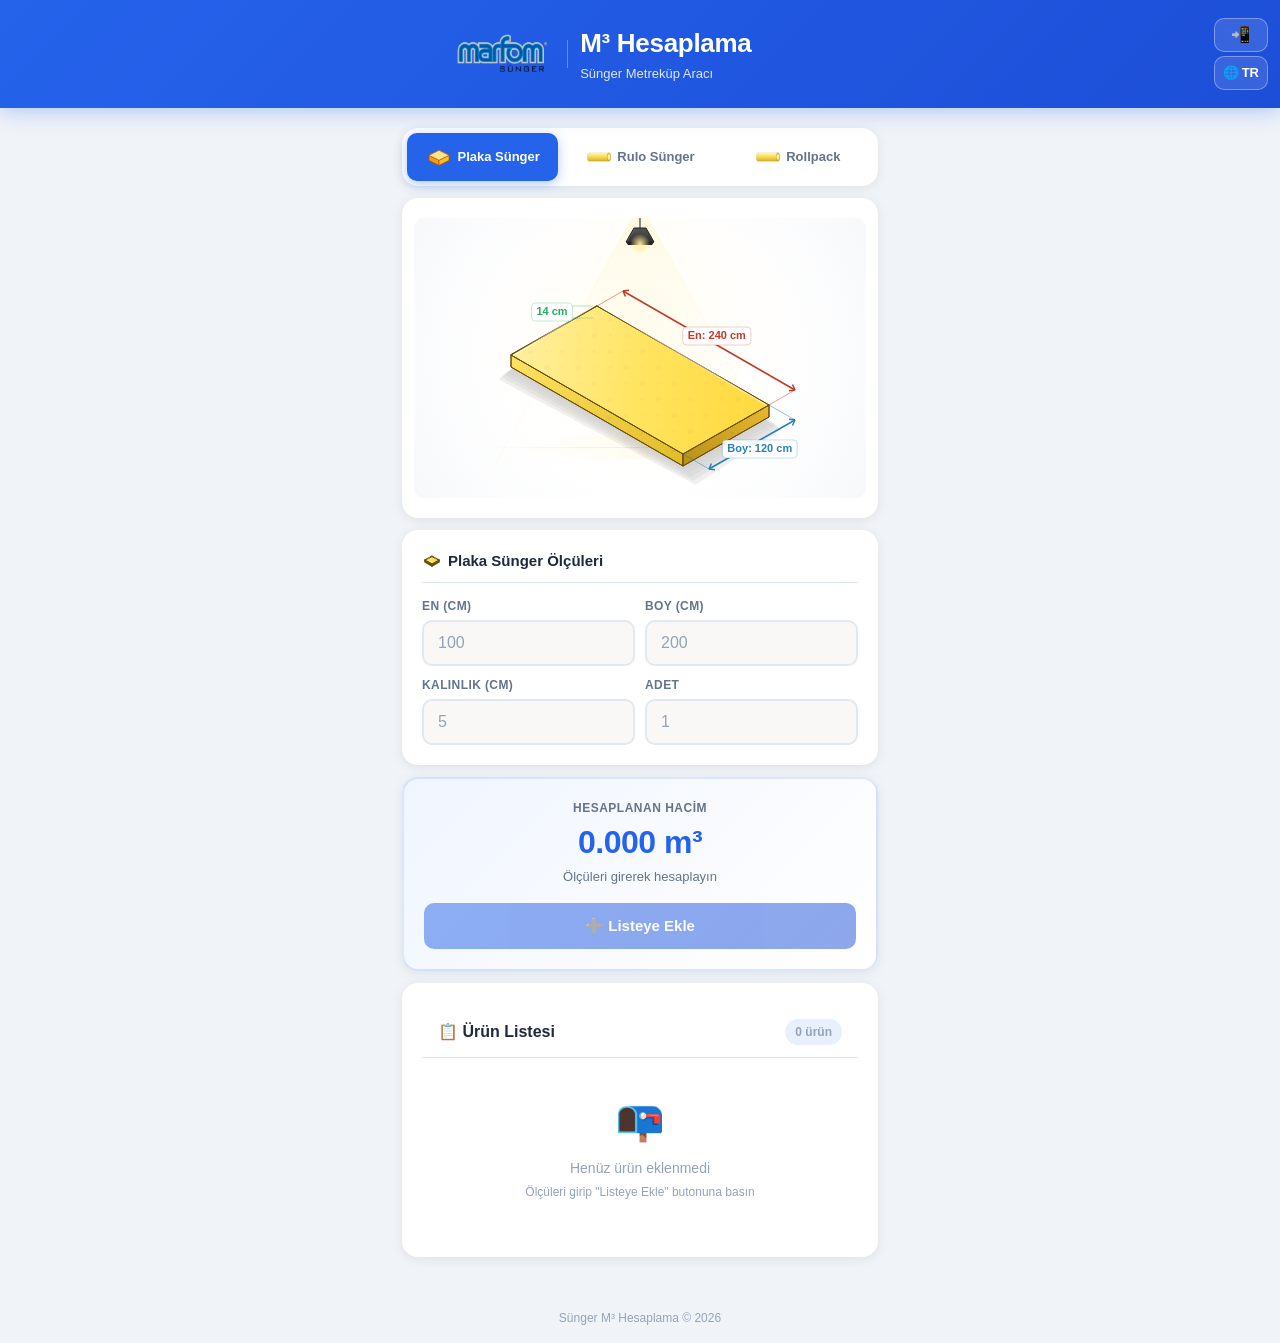
==== index.html @ 31b30630 "Initial commit - Sunger M3 Hesaplama" ====
<!DOCTYPE html>
<html lang="tr">
<head>
    <meta charset="UTF-8">
    <meta name="viewport" content="width=device-width, initial-scale=1.0, maximum-scale=1.0, user-scalable=no">
    <meta name="apple-mobile-web-app-capable" content="yes">
    <meta name="apple-mobile-web-app-status-bar-style" content="black-translucent">
    <meta name="apple-mobile-web-app-title" content="Marfom M³">
    <meta name="theme-color" content="#2563eb">
    <meta name="description" content="Plaka ve Rulo Sünger Metreküp Hesaplama Aracı">
    <title>Sünger M³ Hesaplama</title>
    <link rel="manifest" href="manifest.json">
    <link rel="icon" type="image/png" sizes="192x192" href="icon-192x192.png">
    <link rel="apple-touch-icon" sizes="180x180" href="apple-touch-icon.png">
    <link rel="stylesheet" href="style.css?v=20260217f">
</head>
<body>

    <!-- Bildirim Toast -->
    <div id="toast" class="toast-banner"></div>

    <!-- Header -->
    <header class="app-header">
        <div class="header-content">
            <div class="logo-shine-wrap">
                <img src="marfom_logo.png" alt="Marfom" class="header-logo">
                <div class="logo-shine"></div>
            </div>
            <div class="header-divider"></div>
            <div>
                <h1 data-i18n="headerTitle">M³ Hesaplama</h1>
                <p data-i18n="headerSubtitle">Sünger Metreküp Aracı</p>
            </div>
        </div>
        <div class="header-right-actions">
            <!-- Kurulum Rehberi -->
            <button class="install-guide-btn" id="btn-install-guide" title="Ana Ekrana Ekle">
                📲
            </button>
            <!-- Dil Seçici -->
            <div class="lang-selector" id="lang-selector">
                <button class="lang-btn" id="btn-lang" title="Dil / Language / Sprache">
                    🌐 <span id="lang-label">TR</span>
                </button>
                <div class="lang-dropdown" id="lang-dropdown">
                    <button class="lang-option active" data-lang="tr">🇹🇷 Türkçe</button>
                    <button class="lang-option" data-lang="en">🇬🇧 English</button>
                    <button class="lang-option" data-lang="de">🇩🇪 Deutsch</button>
                    <button class="lang-option" data-lang="es">🇪🇸 Español</button>
                </div>
            </div>
        </div>
    </header>

    <main>
        <!-- Tab Bar -->
        <div class="tab-bar">
            <button class="tab active" data-tab="plaka" id="tab-plaka">
                <svg class="tab-icon" viewBox="0 0 32 24" width="28" height="20">
                    <defs>
                        <linearGradient id="plakaGrad" x1="0%" y1="0%" x2="100%" y2="100%">
                            <stop offset="0%" stop-color="#fde68a"/>
                            <stop offset="100%" stop-color="#f59e0b"/>
                        </linearGradient>
                    </defs>
                    <!-- Plaka sünger - 3D kutu -->
                    <polygon points="4,16 16,22 28,16 28,10 16,4 4,10" fill="url(#plakaGrad)" stroke="#b45309" stroke-width="0.8"/>
                    <polygon points="4,10 16,16 16,22 4,16" fill="#f59e0b" stroke="#b45309" stroke-width="0.8"/>
                    <polygon points="16,16 28,10 28,16 16,22" fill="#fbbf24" stroke="#b45309" stroke-width="0.8"/>
                    <polygon points="4,10 16,4 28,10 16,16" fill="#fde68a" stroke="#b45309" stroke-width="0.8"/>
                    <!-- Sünger doku noktaları -->
                    <circle cx="10" cy="11" r="0.6" fill="#d97706" opacity="0.4"/>
                    <circle cx="16" cy="9" r="0.5" fill="#d97706" opacity="0.4"/>
                    <circle cx="22" cy="11" r="0.6" fill="#d97706" opacity="0.4"/>
                    <circle cx="13" cy="13" r="0.5" fill="#d97706" opacity="0.3"/>
                    <circle cx="19" cy="13" r="0.5" fill="#d97706" opacity="0.3"/>
                </svg>
                <span data-i18n="tabPlaka">Plaka Sünger</span>
            </button>
            <button class="tab" data-tab="rulo" id="tab-rulo">
                <canvas class="tab-icon" id="tab-rulo-canvas" width="28" height="20"></canvas>
                <span data-i18n="tabRulo">Rulo Sünger</span>
            </button>
            <button class="tab" data-tab="rollpack" id="tab-rollpack">
                <canvas class="tab-icon" id="tab-rollpack-canvas" width="28" height="20"></canvas>
                <span data-i18n="tabRollpack">Rollpack</span>
            </button>
        </div>

        <!-- 3D Preview -->
        <div class="card preview-card">
            <canvas id="preview3d"></canvas>
        </div>

        <!-- Plaka Sünger Inputs -->
        <div id="plaka-inputs" class="card input-card">
            <h3 class="card-title">
                <span class="card-title-icon"><canvas id="plaka-input-icon"></canvas></span>
                <span data-i18n="plakaTitle">Plaka Sünger Ölçüleri</span>
            </h3>
            <div class="input-row">
                <div class="input-group">
                    <label for="plaka-en" data-i18n="labelEn">En (cm)</label>
                    <input type="number" inputmode="decimal" id="plaka-en" placeholder="100" min="0" step="any">
                </div>
                <div class="input-group">
                    <label for="plaka-boy" data-i18n="labelBoy">Boy (cm)</label>
                    <input type="number" inputmode="decimal" id="plaka-boy" placeholder="200" min="0" step="any">
                </div>
            </div>
            <div class="input-row">
                <div class="input-group">
                    <label for="plaka-kalinlik" data-i18n="labelKalinlik">Kalınlık (cm)</label>
                    <input type="number" inputmode="decimal" id="plaka-kalinlik" placeholder="5" min="0" step="any">
                </div>
                <div class="input-group">
                    <label for="plaka-adet" data-i18n="labelAdet">Adet</label>
                    <input type="number" inputmode="numeric" id="plaka-adet" placeholder="1" min="1" step="1">
                </div>
            </div>
        </div>

        <!-- Rulo Sünger Inputs -->
        <div id="rulo-inputs" class="card input-card hidden">
            <h3 class="card-title">
                <span class="card-title-icon"><canvas id="rulo-input-icon"></canvas></span>
                <span data-i18n="ruloTitle">Rulo Sünger Ölçüleri</span>
            </h3>
            <div class="input-row">
                <div class="input-group">
                    <label for="rulo-en" data-i18n="labelEn">En (cm)</label>
                    <input type="number" inputmode="decimal" id="rulo-en" placeholder="100" min="5" max="220" step="any">
                    <span class="input-warning" id="rulo-en-warning"></span>
                </div>
                <div class="input-group">
                    <label for="rulo-kalinlik" data-i18n="labelKalinlik">Kalınlık (cm)</label>
                    <input type="number" inputmode="decimal" id="rulo-kalinlik" placeholder="2" min="0" step="any">
                </div>
            </div>
            <div class="input-row">
                <div class="input-group">
                    <label for="rulo-boyu" data-i18n="labelRuloBoyu">Rulo Boyu (m)</label>
                    <input type="number" inputmode="decimal" id="rulo-boyu" placeholder="100" min="0" step="any">
                </div>
                <div class="input-group">
                    <label for="rulo-adet" data-i18n="labelAdet">Adet</label>
                    <input type="number" inputmode="numeric" id="rulo-adet" placeholder="1" min="1" step="1">
                </div>
            </div>
            <div class="input-row">
                <div class="input-group" style="flex:1">
                    <label for="rulo-vakum" data-i18n="labelVakum">Vakum (%)</label>
                    <input type="number" inputmode="decimal" id="rulo-vakum" placeholder="0" min="0" max="99" step="any" value="0">
                </div>
                <div class="input-group" style="flex:1">
                    <div id="vakum-info" style="font-size:12px; color:#64748b; padding-top:22px;">Vakumlu çap: —</div>
                </div>
            </div>
        </div>

        <!-- Rollpack Inputs -->
        <div id="rollpack-inputs" class="card input-card hidden">
            <h3 class="card-title">
                <span class="card-title-icon"><canvas id="rollpack-input-icon"></canvas></span>
                <span data-i18n="rollpackTitle">Rollpack Ölçüleri</span>
            </h3>
            <div class="input-row">
                <div class="input-group">
                    <label for="rollpack-en" data-i18n="labelEn">En (cm)</label>
                    <input type="number" inputmode="decimal" id="rollpack-en" placeholder="100" min="5" max="220" step="any">
                    <span class="input-warning" id="rollpack-en-warning"></span>
                </div>
                <div class="input-group">
                    <label for="rollpack-cap" data-i18n="labelCap">Çap (cm)</label>
                    <input type="number" inputmode="decimal" id="rollpack-cap" placeholder="20" min="0" step="any">
                </div>
            </div>
            <div class="input-row">
                <div class="input-group">
                    <label for="rollpack-paket-adet" data-i18n="labelPaketAdeti">Paket Adeti</label>
                    <input type="number" inputmode="numeric" id="rollpack-paket-adet" placeholder="1" min="1" step="1">
                </div>
            </div>

            <!-- Ürün Ölçüleri -->
            <h3 class="card-title" style="margin-top:16px; font-size:14px;">
                <span data-i18n="rollpackProductTitle">📦 Ürün Ölçüleri</span>
            </h3>
            <div class="input-row">
                <div class="input-group">
                    <label for="rollpack-urun-en" data-i18n="labelUrunEn">Ürün En (cm)</label>
                    <input type="number" inputmode="decimal" id="rollpack-urun-en" placeholder="0" min="0" step="any">
                </div>
                <div class="input-group">
                    <label for="rollpack-urun-boy" data-i18n="labelUrunBoy">Ürün Boy (cm)</label>
                    <input type="number" inputmode="decimal" id="rollpack-urun-boy" placeholder="0" min="0" step="any">
                </div>
            </div>
            <div class="input-row">
                <div class="input-group">
                    <label for="rollpack-urun-yukseklik" data-i18n="labelUrunYukseklik">Ürün Yükseklik (cm)</label>
                    <input type="number" inputmode="decimal" id="rollpack-urun-yukseklik" placeholder="0" min="0" step="any">
                </div>
                <div class="input-group">
                    <label for="rollpack-urun-adet" data-i18n="labelUrunAdet">Ürün Adet</label>
                    <input type="number" inputmode="numeric" id="rollpack-urun-adet" placeholder="1" min="1" step="1">
                </div>
            </div>

        </div>

        <!-- Result -->
        <div class="card result-card">
            <div class="result-label" data-i18n="resultLabel">Hesaplanan Hacim</div>
            <div class="result-value" id="result">0.000 m³</div>
            <div class="result-detail" id="result-detail" data-i18n="resultHint">Ölçüleri girerek hesaplayın</div>
            <div class="edit-btn-row">
                <button class="btn btn-primary" id="btn-add" disabled>
                    <span data-i18n="btnAdd">➕ Listeye Ekle</span>
                </button>
                <button id="btn-cancel-edit" style="display:none;"><span data-i18n="btnCancel">✖ İptal</span></button>
            </div>
        </div>

        <!-- List -->
        <div class="card list-card">
            <div class="list-header">
                <h2 data-i18n="listTitle">📋 Ürün Listesi</h2>
                <span class="item-count" id="item-count">0 ürün</span>
            </div>
            <div id="item-list" class="item-list">
                <div class="empty-list" id="empty-list">
                    <span class="empty-icon">📭</span>
                    <p data-i18n="emptyList">Henüz ürün eklenmedi</p>
                    <p class="empty-hint" data-i18n="emptyHint">Ölçüleri girip "Listeye Ekle" butonuna basın</p>
                </div>
            </div>
            <div class="list-footer" id="list-footer">
                <div class="total-bar">
                    <div class="total-info">
                        <span id="total-summary">0 kalem | 0 adet</span>
                    </div>
                    <div class="total-volume">
                        <span class="total-label" data-i18n="totalLabel">TOPLAM</span>
                        <span class="total-value" id="total-volume">0.000 m³</span>
                    </div>
                </div>
                <div class="type-totals" id="type-totals" style="display:none;">
                    <div class="type-total-row">
                        <span class="type-total-label">
                            <span class="type-total-icon"><canvas id="plaka-total-icon"></canvas></span>
                            <span data-i18n="plakaToplam">Plaka Toplam</span>
                        </span>
                        <span class="type-total-value" id="plaka-total">0.000 m³</span>
                    </div>
                    <div class="type-total-row">
                        <span class="type-total-label">
                            <span class="type-total-icon"><canvas id="rulo-total-icon"></canvas></span>
                            <span data-i18n="ruloToplam">Rulo Toplam</span>
                        </span>
                        <span class="type-total-value" id="rulo-total">0.000 m³</span>
                    </div>
                </div>
                <div class="list-actions">
                    <button class="btn btn-secondary" id="btn-share" title="Listeyi Paylaş">
                        <span data-i18n="btnShare">📤 Paylaş</span>
                    </button>
                    <button class="btn btn-container" id="btn-container" title="Konteyner Yükleme">
                        <span data-i18n="btnContainer">🚛 Konteyner</span>
                    </button>
                    <button class="btn btn-danger" id="btn-clear" title="Listeyi Temizle">
                        <span data-i18n="btnClear">🗑️ Temizle</span>
                    </button>
                </div>
            </div>
        </div>
    </main>

    <!-- Kurulum Rehberi Modal -->
    <div id="install-guide-overlay" class="install-guide-overlay">
        <div class="install-guide-modal">
            <div class="guide-header">
                <h2>📲 Ana Ekrana Ekle</h2>
                <button class="guide-close-btn" id="guide-close">✕</button>
            </div>
            <div class="guide-tabs">
                <button class="guide-tab active" data-guide="android"><svg width="18" height="18" viewBox="0 0 24 24" fill="currentColor" style="vertical-align:middle;margin-right:4px;"><path d="M17.523 2.237a.625.625 0 0 0-.853.226l-1.005 1.74a6.834 6.834 0 0 0-7.33 0L7.33 2.463a.625.625 0 1 0-1.08.627l.985 1.707A6.964 6.964 0 0 0 4 10.5h16a6.964 6.964 0 0 0-3.235-5.703l.985-1.707a.625.625 0 0 0-.227-.853ZM8.5 8a.75.75 0 1 1 0-1.5.75.75 0 0 1 0 1.5Zm7 0a.75.75 0 1 1 0-1.5.75.75 0 0 1 0 1.5ZM4 12v6a3 3 0 0 0 3 3h1v2.25a1.25 1.25 0 1 0 2.5 0V21h3v2.25a1.25 1.25 0 1 0 2.5 0V21h1a3 3 0 0 0 3-3v-6H4Zm-2.75.5a1.25 1.25 0 1 1 2.5 0v5a1.25 1.25 0 1 1-2.5 0v-5Zm19 0a1.25 1.25 0 1 1 2.5 0v5a1.25 1.25 0 1 1-2.5 0v-5Z"/></svg> Android</button>
                <button class="guide-tab" data-guide="iphone"><svg width="18" height="18" viewBox="0 0 24 24" fill="currentColor" style="vertical-align:middle;margin-right:4px;"><path d="M18.71 19.5c-.83 1.24-1.71 2.45-3.05 2.47-1.34.03-1.77-.79-3.29-.79-1.53 0-2 .77-3.27.82-1.31.05-2.3-1.32-3.14-2.53C4.25 17 2.94 12.45 4.7 9.39c.87-1.52 2.43-2.48 4.12-2.51 1.28-.02 2.5.87 3.29.87.78 0 2.26-1.07 3.8-.91.65.03 2.47.26 3.64 1.98-.09.06-2.17 1.28-2.15 3.81.03 3.02 2.65 4.03 2.68 4.04-.03.07-.42 1.44-1.38 2.83M13 3.5c.73-.83 1.94-1.46 2.94-1.5.13 1.17-.34 2.35-1.04 3.19-.69.85-1.83 1.51-2.95 1.42-.15-1.15.41-2.35 1.05-3.11Z"/></svg> iPhone</button>
            </div>
            <div class="guide-content">
                <!-- Android Steps -->
                <div class="guide-panel active" id="guide-android">
                    <div class="guide-step">
                        <div class="guide-step-num">1</div>
                        <div class="guide-step-body">
                            <h4>Tarayıcı menüsünü açın</h4>
                            <p>Chrome'da sağ üstteki <b>⋮ üç nokta</b> butonuna tıklayın.</p>
                            <div class="guide-visual">
                                <div class="guide-mock-bar">
                                    <span>🔒</span>
                                    <span class="guide-mock-url">marfomsnger-m3hesaplama.netlify.app</span>
                                    <span class="guide-highlight-icon">⋮</span>
                                </div>
                            </div>
                        </div>
                    </div>
                    <div class="guide-step">
                        <div class="guide-step-num">2</div>
                        <div class="guide-step-body">
                            <h4>"Ana ekrana ekle" seçin</h4>
                            <p>Açılan menüde <b>"Ana ekrana ekle"</b> seçeneğine tıklayın.</p>
                            <div class="guide-visual">
                                <div class="guide-menu-mock">
                                    <div class="guide-menu-item">⭐ Yer işaretlerine ekle</div>
                                    <div class="guide-menu-item">📥 İndir</div>
                                    <div class="guide-menu-item highlight">📱 Ana ekrana ekle</div>
                                </div>
                            </div>
                        </div>
                    </div>
                    <div class="guide-step">
                        <div class="guide-step-num">3</div>
                        <div class="guide-step-body">
                            <h4>"Ekle" ile onaylayın</h4>
                            <p>Açılan pencerede <b>"Ekle"</b> butonuna basın. Uygulama ana ekranınıza eklenecek!</p>
                            <div class="guide-done-box">✅ Tamamlandı! Artık ana ekrandan tek tıkla açabilirsiniz.</div>
                        </div>
                    </div>
                </div>
                <!-- iPhone Steps -->
                <div class="guide-panel" id="guide-iphone">
                    <div class="guide-step">
                        <div class="guide-step-num">1</div>
                        <div class="guide-step-body">
                            <h4>Safari ile açın</h4>
                            <p>Linki <b>Safari</b> tarayıcısında açın.</p>
                            <div class="guide-warning">⚠️ Chrome değil, <b>Safari</b> ile açmalısınız! Sadece Safari'de bu özellik vardır.</div>
                        </div>
                    </div>
                    <div class="guide-step">
                        <div class="guide-step-num">2</div>
                        <div class="guide-step-body">
                            <h4>Paylaş butonuna tıklayın</h4>
                            <p>Ekranın altındaki <b>paylaş</b> butonuna <span class="guide-share-icon">↑</span> tıklayın.</p>
                            <div class="guide-visual">
                                <div class="guide-mock-bar">
                                    <span>◀</span>
                                    <span class="guide-mock-url">marfomsnger-m3hesaplama.netlify.app</span>
                                    <span class="guide-highlight-icon" style="background:#007aff;">↑</span>
                                </div>
                            </div>
                        </div>
                    </div>
                    <div class="guide-step">
                        <div class="guide-step-num">3</div>
                        <div class="guide-step-body">
                            <h4>"Ana Ekrana Ekle" seçin</h4>
                            <p>Menüde aşağı kaydırıp <b>"Ana Ekrana Ekle"</b> seçeneğini bulun.</p>
                            <div class="guide-visual">
                                <div class="guide-menu-mock">
                                    <div class="guide-menu-item">📋 Kopyala</div>
                                    <div class="guide-menu-item">🔖 Yer İmi Ekle</div>
                                    <div class="guide-menu-item highlight">➕ Ana Ekrana Ekle</div>
                                </div>
                            </div>
                        </div>
                    </div>
                    <div class="guide-step">
                        <div class="guide-step-num">4</div>
                        <div class="guide-step-body">
                            <h4>"Ekle" ile onaylayın</h4>
                            <p>Sağ üstteki <b>"Ekle"</b> yazısına basın.</p>
                            <div class="guide-done-box">✅ Tamamlandı! Artık ana ekrandan tek tıkla açabilirsiniz.</div>
                        </div>
                    </div>
                </div>
            </div>
            <div class="guide-tip">💡 Uygulama internet olmadan da çalışır!</div>
        </div>
    </div>

    <!-- Konteyner Yükleme Modal -->
    <div id="container-overlay" class="container-overlay">
        <div class="container-modal">
            <div class="container-header">
                <h2>🚛 Konteyner Yükleme Simülasyonu</h2>
                <button class="guide-close-btn" id="container-close">✕</button>
            </div>
            <div class="container-body">
                <!-- Konteyner Seçimi -->
                <div class="container-select-section">
                    <label class="container-label">Konteyner Tipi</label>
                    <div class="container-type-grid">
                        <button class="container-type-btn active" data-type="20dc">
                            <canvas class="ct-icon-canvas" data-ctype="20dc" width="120" height="70"></canvas>
                            <span class="ct-name">20' DC</span>
                            <span class="ct-dims">589×234×238</span>
                        </button>
                        <button class="container-type-btn" data-type="40dc">
                            <canvas class="ct-icon-canvas" data-ctype="40dc" width="120" height="70"></canvas>
                            <span class="ct-name">40' DC</span>
                            <span class="ct-dims">1203×234×238</span>
                        </button>
                        <button class="container-type-btn" data-type="40hc">
                            <canvas class="ct-icon-canvas" data-ctype="40hc" width="120" height="70"></canvas>
                            <span class="ct-name">40' HC</span>
                            <span class="ct-dims">1203×234×269</span>
                        </button>
                        <button class="container-type-btn" data-type="custom">
                            <canvas class="ct-icon-canvas" data-ctype="custom" width="120" height="70"></canvas>
                            <span class="ct-name">Özel</span>
                            <span class="ct-dims">Ölçü gir</span>
                        </button>
                    </div>
                    <!-- Özel Ölçü Girişi -->
                    <div class="custom-dims-row hidden" id="custom-dims">
                        <div class="input-group">
                            <label>Uzunluk (cm)</label>
                            <input type="number" id="cnt-uzunluk" placeholder="589" min="1">
                        </div>
                        <div class="input-group">
                            <label>Genişlik (cm)</label>
                            <input type="number" id="cnt-genislik" placeholder="234" min="1">
                        </div>
                        <div class="input-group">
                            <label>Yükseklik (cm)</label>
                            <input type="number" id="cnt-yukseklik" placeholder="238" min="1">
                        </div>
                    </div>
                </div>

                <!-- Hesapla Butonu -->
                <button class="btn btn-primary" id="btn-calc-container" style="margin:12px 0;">
                    📐 Hesapla & Görselleştir
                </button>

                <!-- 3D Görselleştirme -->
                <div class="container-preview-wrap" id="container-preview-wrap" style="display:none;">
                    <canvas id="container3d" style="cursor:grab;"></canvas>
                    <div style="text-align:center; margin-top:6px; display:flex; justify-content:center; gap:6px; align-items:center;">
                        <button id="btn-zoom-out" class="btn-reset-rotate" title="Uzaklaştır">🔍−</button>
                        <button id="btn-reset-rotate" class="btn-reset-rotate" title="Varsayılan açıya dön">🔄 Sıfırla</button>
                        <button id="btn-zoom-in" class="btn-reset-rotate" title="Yakınlaştır">🔍+</button>
                    </div>
                </div>

                <!-- Rapor -->
                <div class="container-report" id="container-report" style="display:none;">
                    <div class="report-title">📊 Yükleme Raporu</div>
                    <div class="report-grid" id="report-grid"></div>
                    <div class="report-layers" id="report-layers"></div>
                    <div class="report-remaining" id="report-remaining"></div>
                    <button class="btn btn-pdf-export" id="btn-pdf-export" style="display:none;">
                        📄 <span data-i18n="pdfExportBtn">PDF Rapor İndir</span>
                    </button>
                </div>
            </div>
        </div>
    </div>

    <!-- Onay Dialog -->
    <div id="confirm-overlay" class="confirm-overlay">
        <div class="confirm-box">
            <div class="confirm-icon">🗑️</div>
            <p class="confirm-title">Listeyi Temizle</p>
            <p class="confirm-msg">Tüm liste silinecek. Emin misiniz?</p>
            <div class="confirm-actions">
                <button class="btn btn-secondary" id="confirm-cancel">İptal</button>
                <button class="btn btn-danger" id="confirm-ok">Evet, Temizle</button>
            </div>
        </div>
    </div>

    <footer>
        <p data-i18n="footer">Sünger M³ Hesaplama © 2026</p>
    </footer>

    <script src="app.js?v=20260217f"></script>
</body>
</html>
---- style.css ----
/* ==========================================
   Sünger M³ Hesaplama - Stil Dosyası
   ========================================== */

/* === CSS Variables === */
:root {
    --primary: #2563eb;
    --primary-dark: #1d4ed8;
    --primary-light: #60a5fa;
    --bg: #f0f4f8;
    --card-bg: #ffffff;
    --text: #1e293b;
    --text-light: #64748b;
    --text-muted: #94a3b8;
    --border: #e2e8f0;
    --success: #00b894;
    --danger: #d63031;
    --danger-light: #fab1a0;
    --shadow: rgba(0, 0, 0, 0.08);
    --shadow-strong: rgba(0, 0, 0, 0.15);
    --radius: 16px;
    --radius-sm: 10px;
    --transition: 0.25s ease;
}

/* === Reset & Base === */
*, *::before, *::after {
    box-sizing: border-box;
    margin: 0;
    padding: 0;
}

html {
    -webkit-text-size-adjust: 100%;
    -webkit-tap-highlight-color: transparent;
}

body {
    font-family: -apple-system, BlinkMacSystemFont, 'Segoe UI', Roboto, 'Helvetica Neue', Arial, sans-serif;
    background: var(--bg);
    color: var(--text);
    line-height: 1.5;
    min-height: 100vh;
    min-height: -webkit-fill-available;
    overflow-x: hidden;
}

/* === Header === */
.app-header {
    background: linear-gradient(135deg, var(--primary), var(--primary-dark));
    color: white;
    padding: 20px 16px;
    padding-top: max(20px, env(safe-area-inset-top));
    position: sticky;
    top: 0;
    z-index: 100;
    box-shadow: 0 4px 20px rgba(37, 99, 235, 0.3);
}

/* Install Guide Button */
.install-guide-btn {
    position: relative;
    right: auto;
    top: auto;
    transform: none;
    width: auto; height: 34px;
    padding: 0 8px;
    border: 1.5px solid rgba(255,255,255,0.35);
    background: rgba(255,255,255,0.12);
    border-radius: 10px;
    font-size: 16px;
    cursor: pointer;
    display: flex; align-items: center; justify-content: center;
    transition: all 0.25s;
    backdrop-filter: blur(4px);
    -webkit-backdrop-filter: blur(4px);
}
.install-guide-btn:hover {
    background: rgba(255,255,255,0.3);
    border-color: rgba(255,255,255,0.6);
    transform: scale(1.08);
}
.install-guide-btn:active {
    transform: scale(0.95);
}

/* Header Right Actions Area */
.header-right-actions {
    position: absolute;
    right: 12px;
    top: 50%;
    transform: translateY(-50%);
    display: flex;
    flex-direction: column;
    align-items: stretch;
    gap: 4px;
    z-index: 10;
}

.header-right-actions .install-guide-btn,
.header-right-actions .lang-btn {
    justify-content: center;
}

.header-content {
    display: flex;
    align-items: center;
    justify-content: center;
    gap: 12px;
    max-width: 500px;
    margin: 0 auto;
    padding-left: 0;
    padding-right: 80px;
    margin-left: auto;
    margin-right: auto;
    position: relative;
}

/* === Language Selector === */
.lang-selector {
    position: relative;
}

.lang-btn {
    width: auto;
    height: 34px;
    padding: 0 8px;
    border: 1.5px solid rgba(255,255,255,0.35);
    background: rgba(255,255,255,0.12);
    border-radius: 10px;
    font-size: 13px;
    font-weight: 600;
    color: white;
    cursor: pointer;
    display: flex;
    align-items: center;
    gap: 3px;
    transition: all 0.25s;
    backdrop-filter: blur(4px);
    -webkit-backdrop-filter: blur(4px);
    white-space: nowrap;
}

.lang-btn:hover {
    background: rgba(255,255,255,0.3);
    border-color: rgba(255,255,255,0.6);
    transform: scale(1.05);
}

.lang-btn:active {
    transform: scale(0.95);
}

.lang-dropdown {
    position: absolute;
    top: calc(100% + 6px);
    right: 0;
    background: white;
    border-radius: 12px;
    box-shadow: 0 8px 30px rgba(0,0,0,0.18);
    overflow: hidden;
    opacity: 0;
    visibility: hidden;
    transform: translateY(-8px) scale(0.95);
    transition: all 0.2s ease;
    z-index: 1000;
    min-width: 140px;
}

.lang-dropdown.show {
    opacity: 1;
    visibility: visible;
    transform: translateY(0) scale(1);
}

.lang-option {
    display: flex;
    align-items: center;
    gap: 8px;
    width: 100%;
    padding: 10px 14px;
    border: none;
    background: transparent;
    font-size: 14px;
    font-weight: 500;
    color: #334155;
    cursor: pointer;
    transition: background 0.15s;
    text-align: left;
}

.lang-option:hover {
    background: #f1f5f9;
}

.lang-option.active {
    background: #eff6ff;
    color: var(--primary);
    font-weight: 700;
}

.lang-option + .lang-option {
    border-top: 1px solid #f1f5f9;
}

.logo-shine-wrap {
    position: relative;
    display: flex;
    align-items: center;
    justify-content: center;
    overflow: hidden;
    border-radius: 12px;
    padding: 4px 8px;
}

.header-logo {
    height: 51px;
    width: auto;
    object-fit: contain;
    position: relative;
    z-index: 1;
    animation: logoGlow 6s ease-in-out infinite;
}

/* Shine sweep overlay */
.logo-shine {
    position: absolute;
    top: -20%;
    left: -120%;
    width: 60%;
    height: 140%;
    background: linear-gradient(
        105deg,
        transparent 0%,
        transparent 35%,
        rgba(255,255,255,0.08) 38%,
        rgba(255,255,255,0.35) 50%,
        rgba(255,255,255,0.08) 62%,
        transparent 65%,
        transparent 100%
    );
    z-index: 2;
    pointer-events: none;
    animation: shineSweep 6s ease-in-out infinite;
}

@keyframes shineSweep {
    0%, 100% {
        left: -120%;
    }
    40%, 45% {
        left: 220%;
    }
}

@keyframes logoGlow {
    0%, 100% {
        filter: drop-shadow(0 0 0px rgba(255,255,255,0));
    }
    20% {
        filter: drop-shadow(0 0 8px rgba(255,255,255,0.5));
    }
    35% {
        filter: drop-shadow(0 0 0px rgba(255,255,255,0));
    }
}

.header-divider {
    width: 1px;
    height: 28px;
    background: rgba(255,255,255,0.3);
    flex-shrink: 0;
}

.app-header h1 {
    font-size: 22px;
    font-weight: 700;
    letter-spacing: -0.3px;
}

.app-header p {
    font-size: 13px;
    opacity: 0.85;
    margin-top: 1px;
}

/* === Main Content === */
main {
    max-width: 500px;
    margin: 0 auto;
    padding: 12px 12px 24px;
}

/* === Tab Bar === */
.tab-bar {
    display: flex;
    gap: 6px;
    background: var(--card-bg);
    border-radius: var(--radius);
    padding: 5px;
    box-shadow: 0 2px 12px var(--shadow);
    margin-bottom: 12px;
}

.tab {
    flex: 1;
    min-width: 0;
    padding: 10px 4px;
    border: none;
    background: transparent;
    border-radius: var(--radius-sm);
    font-size: 13px;
    font-weight: 600;
    color: var(--text-light);
    cursor: pointer;
    transition: all var(--transition);
    -webkit-user-select: none;
    user-select: none;
    display: flex;
    align-items: center;
    justify-content: center;
    gap: 4px;
    overflow: hidden;
    text-overflow: ellipsis;
    white-space: nowrap;
}

.tab-icon {
    flex-shrink: 0;
    vertical-align: middle;
    width: 28px;
    height: 20px;
}

.tab.active {
    background: var(--primary);
    color: white;
    box-shadow: 0 3px 12px rgba(37, 99, 235, 0.35);
}

.tab:not(.active):active {
    background: rgba(37, 99, 235, 0.1);
}

/* === Cards === */
.card {
    background: var(--card-bg);
    border-radius: var(--radius);
    padding: 16px;
    margin-bottom: 12px;
    box-shadow: 0 2px 12px var(--shadow);
    transition: transform var(--transition);
}

.card-title {
    display: flex;
    align-items: center;
    gap: 6px;
    font-size: 15px;
    font-weight: 600;
    color: var(--text);
    margin-bottom: 14px;
    padding-bottom: 10px;
    border-bottom: 1px solid var(--border);
}

.card-title-icon {
    width: 20px;
    height: 20px;
    display: inline-flex;
    align-items: center;
    justify-content: center;
    flex-shrink: 0;
}

.card-title-icon canvas {
    display: block;
}

/* === 3D Preview === */
.preview-card {
    padding: 12px;
    text-align: center;
    display: flex;
    align-items: center;
    justify-content: center;
    background: #ffffff;
    overflow: hidden;
}

#preview3d {
    width: 100%;
    height: 280px;
    display: block;
    border-radius: var(--radius-sm);
}

/* === Input Groups === */
.input-row {
    display: flex;
    gap: 10px;
    margin-bottom: 10px;
}

.input-row:last-child {
    margin-bottom: 0;
}

.input-group {
    flex: 1;
    display: flex;
    flex-direction: column;
    gap: 5px;
}

.input-group label {
    font-size: 12px;
    font-weight: 600;
    color: var(--text-light);
    text-transform: uppercase;
    letter-spacing: 0.4px;
}

.input-group input {
    width: 100%;
    padding: 12px 14px;
    border: 2px solid var(--border);
    border-radius: var(--radius-sm);
    font-size: 16px;
    font-weight: 500;
    color: var(--text);
    background: #faf8f6;
    transition: all var(--transition);
    -webkit-appearance: none;
    appearance: none;
}

.input-group input:focus {
    outline: none;
    border-color: var(--primary);
    background: white;
    box-shadow: 0 0 0 4px rgba(37, 99, 235, 0.12);
}

.input-group input::placeholder {
    color: var(--text-muted);
}

.input-warning {
    display: none;
    font-size: 0.78rem;
    color: #dc2626;
    margin-top: 2px;
    font-weight: 500;
}

.input-warning.show {
    display: block;
}

.input-group input.input-error {
    border-color: #dc2626;
    background: #fef2f2;
}

.input-group input.input-error:focus {
    box-shadow: 0 0 0 4px rgba(220, 38, 38, 0.12);
}

/* Hide number input spinners on mobile */
input[type="number"]::-webkit-outer-spin-button,
input[type="number"]::-webkit-inner-spin-button {
    -webkit-appearance: none;
    margin: 0;
}

input[type="number"] {
    -moz-appearance: textfield;
}

/* === Result Card === */
.result-card {
    text-align: center;
    background: linear-gradient(135deg, #f0f5ff, #fff);
    border: 2px solid rgba(37, 99, 235, 0.15);
}

.result-label {
    font-size: 12px;
    font-weight: 600;
    color: var(--text-light);
    text-transform: uppercase;
    letter-spacing: 0.5px;
    margin-bottom: 6px;
}

.result-value {
    font-size: 32px;
    font-weight: 800;
    color: var(--primary);
    letter-spacing: -0.5px;
    transition: all 0.3s ease;
    line-height: 1.2;
}

.result-value.has-value {
    color: var(--primary-dark);
}

.result-detail {
    font-size: 13px;
    color: var(--text-light);
    margin-top: 6px;
    margin-bottom: 16px;
    min-height: 20px;
}

/* === Buttons === */
.btn {
    display: inline-flex;
    align-items: center;
    justify-content: center;
    gap: 6px;
    padding: 14px 24px;
    border: none;
    border-radius: var(--radius-sm);
    font-size: 15px;
    font-weight: 600;
    cursor: pointer;
    transition: all var(--transition);
    -webkit-user-select: none;
    user-select: none;
    -webkit-tap-highlight-color: transparent;
}

.btn:active {
    transform: scale(0.97);
}

.btn-primary {
    width: 100%;
    background: linear-gradient(135deg, var(--primary), var(--primary-dark));
    color: white;
    box-shadow: 0 4px 15px rgba(37, 99, 235, 0.35);
}

.btn-primary:hover {
    box-shadow: 0 6px 20px rgba(37, 99, 235, 0.45);
    transform: translateY(-1px);
}

.btn-primary:disabled {
    opacity: 0.5;
    cursor: not-allowed;
    box-shadow: none;
    transform: none;
}

.btn-secondary {
    background: #e8f0fe;
    color: var(--text);
    padding: 10px 18px;
    font-size: 13px;
}

.btn-secondary:hover {
    background: #d4e4fc;
}

.btn-danger {
    background: var(--danger-light);
    color: var(--danger);
    padding: 10px 18px;
    font-size: 13px;
}

.btn-danger:hover {
    background: var(--danger);
    color: white;
}

/* === List === */
.list-card {
    padding: 0;
    overflow: hidden;
}

.list-header {
    display: flex;
    justify-content: space-between;
    align-items: center;
    padding: 16px 16px 12px;
    border-bottom: 1px solid var(--border);
}

.list-header h2 {
    font-size: 16px;
    font-weight: 700;
}

.item-count {
    font-size: 12px;
    font-weight: 600;
    color: var(--text-muted);
    background: #e8f0fe;
    padding: 4px 10px;
    border-radius: 20px;
}

.item-list {
    max-height: 400px;
    overflow-y: auto;
    -webkit-overflow-scrolling: touch;
}

/* Empty State */
.empty-list {
    text-align: center;
    padding: 32px 16px;
    color: var(--text-muted);
}

.empty-icon {
    font-size: 40px;
    display: block;
    margin-bottom: 8px;
}

.empty-list p {
    font-size: 14px;
    margin-bottom: 4px;
}

.empty-hint {
    font-size: 12px !important;
    color: var(--text-muted);
}

/* List Items */
.list-item {
    display: flex;
    align-items: flex-start;
    gap: 12px;
    padding: 14px 16px;
    border-bottom: 1px solid #eef2f7;
    animation: slideIn 0.3s ease;
    transition: background var(--transition);
}

.list-item:active {
    background: #f8fafc;
}

@keyframes slideIn {
    from {
        opacity: 0;
        transform: translateX(-20px);
    }
    to {
        opacity: 1;
        transform: translateX(0);
    }
}

.item-icon {
    flex-shrink: 0;
    width: 56px;
    height: 56px;
    display: flex;
    align-items: center;
    justify-content: center;
    background: linear-gradient(135deg, #f8fafc, #eff6ff);
    border-radius: 12px;
    overflow: hidden;
    border: 1px solid rgba(37, 99, 235, 0.08);
}

.item-icon canvas {
    display: block;
    border-radius: 10px;
}

.item-info {
    flex: 1;
    min-width: 0;
}

.item-title {
    font-size: 14px;
    font-weight: 600;
    color: var(--text);
    margin-bottom: 2px;
}

.item-dims {
    font-size: 12px;
    color: var(--text-light);
    margin-bottom: 4px;
}

.item-volume {
    font-size: 14px;
    font-weight: 700;
    color: var(--primary);
}

.item-volume-row {
    font-size: 12px;
    font-weight: 500;
    color: var(--text-secondary);
    line-height: 1.5;
}

.item-volume-row .vol-label {
    font-weight: 600;
    color: var(--text-muted);
}

.item-volume-total {
    font-size: 13px;
    font-weight: 700;
    color: var(--primary);
    margin-top: 2px;
    padding-top: 2px;
    border-top: 1px dashed #e2e8f0;
}

.item-unit-vol {
    font-size: 11px;
    font-weight: 400;
    color: var(--text-muted);
}

.item-actions {
    flex-shrink: 0;
    display: flex;
    flex-direction: column;
    gap: 4px;
    align-self: center;
}

.item-edit,
.item-delete {
    flex-shrink: 0;
    width: 34px;
    height: 34px;
    border: none;
    background: transparent;
    border-radius: 50%;
    font-size: 15px;
    cursor: pointer;
    display: flex;
    align-items: center;
    justify-content: center;
    transition: all var(--transition);
    color: var(--text-muted);
}

.item-edit:hover {
    background: rgba(37, 99, 235, 0.1);
    color: var(--primary);
}

.item-delete:hover {
    background: var(--danger-light);
    color: var(--danger);
}

.list-item.editing-highlight {
    background: rgba(37, 99, 235, 0.06);
    border-left: 3px solid var(--primary);
}

.list-item.editing-highlight .item-edit {
    background: rgba(37, 99, 235, 0.12);
    color: var(--primary);
}

.result-card.editing-mode {
    border: 2px solid var(--primary);
    box-shadow: 0 0 0 3px rgba(37, 99, 235, 0.12);
}

#btn-add.editing {
    background: linear-gradient(135deg, #f59e0b, #d97706);
}

#btn-cancel-edit {
    background: transparent;
    color: var(--text-light);
    border: 1px solid var(--border);
    font-size: 14px;
    padding: 10px 16px;
    border-radius: var(--radius);
    cursor: pointer;
    transition: all var(--transition);
    display: none;
}

#btn-cancel-edit:hover {
    background: #f1f5f9;
    color: var(--text);
}

.edit-btn-row {
    display: flex;
    gap: 8px;
    margin-top: 8px;
}

.edit-btn-row .btn {
    flex: 1;
}

/* List Footer */
.list-footer {
    padding: 14px 16px;
    border-top: 2px solid var(--border);
    background: #f8fafc;
    display: none;
}

.list-footer.visible {
    display: block;
}

.total-bar {
    display: flex;
    justify-content: space-between;
    align-items: center;
    margin-bottom: 12px;
}

.total-info {
    font-size: 12px;
    color: var(--text-light);
}

.total-volume {
    text-align: right;
}

.total-label {
    display: block;
    font-size: 10px;
    font-weight: 600;
    color: var(--text-light);
    text-transform: uppercase;
    letter-spacing: 0.5px;
}

.total-value {
    font-size: 22px;
    font-weight: 800;
    color: var(--primary-dark);
}

.list-actions {
    display: flex;
    gap: 8px;
}

.list-actions .btn {
    flex: 1;
}

/* === Type Totals (Plaka/Rulo Ayrı) === */
.type-totals {
    border-top: 1px dashed var(--border);
    padding-top: 10px;
    margin-bottom: 12px;
}

.type-total-row {
    display: flex;
    justify-content: space-between;
    align-items: center;
    padding: 4px 0;
}

.type-total-label {
    display: inline-flex;
    align-items: center;
    gap: 6px;
    font-size: 12px;
    color: var(--text-light);
    font-weight: 500;
}

.type-total-icon {
    width: 18px;
    height: 18px;
    display: inline-flex;
    align-items: center;
    justify-content: center;
    flex-shrink: 0;
}

.type-total-icon canvas {
    display: block;
}

.type-total-value {
    font-size: 14px;
    font-weight: 700;
    color: var(--text);
}

/* === Toast Banner === */
.toast-banner {
    position: fixed;
    top: 0; left: 0; right: 0; bottom: 0;
    z-index: 9999;
    display: flex;
    align-items: center;
    justify-content: center;
    background: rgba(0,0,0,0.4);
    backdrop-filter: blur(4px);
    -webkit-backdrop-filter: blur(4px);
    opacity: 0;
    pointer-events: none;
    transition: opacity 0.25s ease;
    padding: 20px;
}

.toast-banner.show {
    opacity: 1;
    pointer-events: auto;
}

.toast-banner .toast-box {
    background: white;
    border-radius: var(--radius);
    padding: 28px 32px;
    max-width: 300px;
    width: 100%;
    text-align: center;
    box-shadow: 0 20px 60px rgba(0,0,0,0.2);
    transform: scale(0.9) translateY(10px);
    transition: transform 0.3s cubic-bezier(0.175, 0.885, 0.32, 1.275);
}

.toast-banner.show .toast-box {
    transform: scale(1) translateY(0);
}

.toast-box .toast-icon {
    font-size: 40px;
    margin-bottom: 10px;
}

.toast-box .toast-message {
    font-size: 16px;
    font-weight: 700;
    color: #065f46;
}

/* === Confirm Dialog === */
.confirm-overlay {
    position: fixed;
    top: 0; left: 0; right: 0; bottom: 0;
    background: rgba(0,0,0,0.4);
    backdrop-filter: blur(4px);
    -webkit-backdrop-filter: blur(4px);
    z-index: 1000;
    display: flex;
    align-items: center;
    justify-content: center;
    opacity: 0;
    pointer-events: none;
    transition: opacity 0.25s ease;
    padding: 20px;
}

.confirm-overlay.show {
    opacity: 1;
    pointer-events: auto;
}

.confirm-box {
    background: white;
    border-radius: var(--radius);
    padding: 28px 24px 20px;
    max-width: 320px;
    width: 100%;
    text-align: center;
    box-shadow: 0 20px 60px rgba(0,0,0,0.2);
    transform: scale(0.9) translateY(10px);
    transition: transform 0.3s cubic-bezier(0.175, 0.885, 0.32, 1.275);
}

.confirm-overlay.show .confirm-box {
    transform: scale(1) translateY(0);
}

.confirm-icon {
    font-size: 40px;
    margin-bottom: 12px;
}

.confirm-title {
    font-size: 17px;
    font-weight: 700;
    color: var(--text);
    margin-bottom: 6px;
}

.confirm-msg {
    font-size: 14px;
    color: var(--text-light);
    margin-bottom: 20px;
    line-height: 1.4;
}

.confirm-actions {
    display: flex;
    gap: 10px;
}

.confirm-actions .btn {
    flex: 1;
    padding: 12px 16px;
}

/* === Footer === */
footer {
    text-align: center;
    padding: 16px;
    color: var(--text-muted);
    font-size: 12px;
}

/* === Utility === */
.hidden {
    display: none !important;
}

/* === Scrollbar === */
.item-list::-webkit-scrollbar {
    width: 4px;
}

.item-list::-webkit-scrollbar-track {
    background: transparent;
}

.item-list::-webkit-scrollbar-thumb {
    background: var(--border);
    border-radius: 2px;
}

/* === Responsive (Larger screens) === */
@media (min-width: 768px) {
    main {
        padding: 20px;
    }

    .card {
        padding: 20px;
    }

    .app-header {
        padding: 24px 20px;
    }

    .app-header h1 {
        font-size: 26px;
    }

    #preview3d {
        height: 320px;
    }
}

/* === Safe area for iPhone notch === */
@supports (padding: max(0px)) {
    main {
        padding-left: max(12px, env(safe-area-inset-left));
        padding-right: max(12px, env(safe-area-inset-right));
        padding-bottom: max(24px, env(safe-area-inset-bottom));
    }
}

/* === Install Guide Modal === */
.install-guide-overlay {
    display: none;
    position: fixed;
    top: 0; left: 0; right: 0; bottom: 0;
    background: rgba(0,0,0,0.6);
    z-index: 1000;
    justify-content: center;
    align-items: center;
    padding: 16px;
    animation: fadeIn 0.25s ease;
    backdrop-filter: blur(4px);
    -webkit-backdrop-filter: blur(4px);
}
.install-guide-overlay.active {
    display: flex;
}
.install-guide-modal {
    background: white;
    border-radius: 20px;
    width: 100%;
    max-width: 420px;
    max-height: 85vh;
    overflow-y: auto;
    overflow-x: hidden;
    overscroll-behavior: contain;
    box-shadow: 0 20px 60px rgba(0,0,0,0.3);
    animation: guideSlideUp 0.35s ease;
}
@keyframes guideSlideUp {
    from { opacity: 0; transform: translateY(40px); }
    to { opacity: 1; transform: translateY(0); }
}
.guide-header {
    display: flex;
    align-items: center;
    justify-content: space-between;
    padding: 18px 20px;
    border-bottom: 1px solid #eee;
    position: sticky;
    top: 0;
    background: white;
    border-radius: 20px 20px 0 0;
    z-index: 2;
}
.guide-header h2 {
    font-size: 18px;
    font-weight: 700;
    color: #333;
}
.guide-close-btn {
    width: 34px; height: 34px;
    border: none;
    background: #f0f0f0;
    border-radius: 50%;
    font-size: 16px;
    cursor: pointer;
    display: flex; align-items: center; justify-content: center;
    color: #666;
    transition: all 0.2s;
}
.guide-close-btn:hover {
    background: #e0e0e0;
    color: #333;
}
.guide-tabs {
    display: flex;
    gap: 4px;
    padding: 12px 16px;
    background: #f8f9fa;
}
.guide-tab {
    flex: 1;
    padding: 10px;
    border: none;
    border-radius: 10px;
    font-size: 14px;
    font-weight: 700;
    cursor: pointer;
    background: transparent;
    color: #888;
    transition: all 0.25s;
}
.guide-tab.active {
    background: white;
    color: #333;
    box-shadow: 0 2px 8px rgba(0,0,0,0.1);
}
.guide-content {
    padding: 0 16px 16px;
}
.guide-panel {
    display: none;
}
.guide-panel.active {
    display: block;
}
.guide-step {
    display: flex;
    gap: 14px;
    padding: 16px 0;
    border-bottom: 1px solid #f0f0f0;
}
.guide-step:last-child {
    border-bottom: none;
}
.guide-step-num {
    width: 36px; height: 36px;
    background: linear-gradient(135deg, #667eea, #764ba2);
    color: white;
    border-radius: 50%;
    display: flex; align-items: center; justify-content: center;
    font-size: 16px;
    font-weight: 800;
    flex-shrink: 0;
}
.guide-step-body {
    flex: 1;
}
.guide-step-body h4 {
    font-size: 15px;
    font-weight: 700;
    color: #333;
    margin-bottom: 6px;
}
.guide-step-body p {
    font-size: 13px;
    color: #666;
    line-height: 1.6;
}
.guide-visual {
    background: #f5f5f5;
    border-radius: 10px;
    padding: 12px;
    margin-top: 10px;
}
.guide-mock-bar {
    display: flex;
    align-items: center;
    gap: 8px;
    background: #e8e8e8;
    border-radius: 8px;
    padding: 8px 10px;
    font-size: 13px;
}
.guide-mock-url {
    flex: 1;
    font-size: 10px;
    color: #555;
    background: #f0f0f0;
    padding: 4px 8px;
    border-radius: 4px;
    overflow: hidden;
    white-space: nowrap;
    text-overflow: ellipsis;
}
.guide-highlight-icon {
    width: 28px; height: 28px;
    background: #333;
    color: white;
    border-radius: 6px;
    display: flex; align-items: center; justify-content: center;
    font-size: 14px;
    font-weight: 900;
    animation: pulse 1.5s infinite;
}
.guide-menu-mock {
    background: white;
    border-radius: 10px;
    overflow: hidden;
    box-shadow: 0 2px 10px rgba(0,0,0,0.1);
    margin-top: 8px;
}
.guide-menu-item {
    padding: 10px 14px;
    font-size: 13px;
    color: #555;
    border-bottom: 1px solid #f5f5f5;
}
.guide-menu-item:last-child { border-bottom: none; }
.guide-menu-item.highlight {
    background: linear-gradient(135deg, #e3f2fd, #bbdefb);
    color: #1565c0;
    font-weight: 700;
    border: 2px solid #2196f3;
}
.guide-warning {
    background: #fff3e0;
    border: 1.5px solid #ff9800;
    border-radius: 10px;
    padding: 10px 12px;
    margin-top: 10px;
    font-size: 12px;
    color: #e65100;
    font-weight: 600;
    line-height: 1.5;
}
.guide-done-box {
    background: #e8f5e9;
    border-radius: 10px;
    padding: 12px;
    margin-top: 10px;
    font-size: 13px;
    color: #2e7d32;
    font-weight: 600;
    text-align: center;
}
.guide-share-icon {
    display: inline-flex;
    align-items: center;
    justify-content: center;
    width: 22px; height: 22px;
    background: #007aff;
    color: white;
    border-radius: 5px;
    font-size: 12px;
    vertical-align: middle;
}
.guide-tip {
    text-align: center;
    padding: 14px 16px;
    font-size: 13px;
    color: #388e3c;
    background: #e8f5e9;
    border-radius: 0 0 20px 20px;
    font-weight: 600;
}

@keyframes pulse {
    0%, 100% { transform: scale(1); }
    50% { transform: scale(1.1); }
}

/* Paylaş Menüsü Animasyonları */

/* === Konteynır Butonu === */
.btn-container {
    background: linear-gradient(135deg, #f59e0b, #d97706);
    color: white;
    padding: 10px 18px;
    font-size: 13px;
    box-shadow: 0 2px 8px rgba(245, 158, 11, 0.3);
}
.btn-container:hover {
    background: linear-gradient(135deg, #d97706, #b45309);
    box-shadow: 0 4px 12px rgba(245, 158, 11, 0.4);
}

/* === Konteynır Modal === */
.container-overlay {
    display: none;
    position: fixed;
    top: 0; left: 0; right: 0; bottom: 0;
    background: rgba(0,0,0,0.6);
    z-index: 1100;
    justify-content: center;
    align-items: flex-start;
    padding: 16px;
    overflow-y: auto;
    backdrop-filter: blur(4px);
    -webkit-backdrop-filter: blur(4px);
}
.container-overlay.active {
    display: flex;
}
.container-modal {
    background: white;
    border-radius: 20px;
    width: 100%;
    max-width: 480px;
    box-shadow: 0 20px 60px rgba(0,0,0,0.3);
    animation: guideSlideUp 0.35s ease;
    margin: auto;
}
.container-header {
    display: flex;
    align-items: center;
    justify-content: space-between;
    padding: 18px 20px;
    border-bottom: 1px solid #eee;
    position: sticky;
    top: 0;
    background: white;
    border-radius: 20px 20px 0 0;
    z-index: 2;
}
.container-header h2 {
    font-size: 16px;
    font-weight: 700;
    color: #333;
}
.container-body {
    padding: 16px 20px 20px;
}
.container-label {
    font-size: 12px;
    font-weight: 700;
    color: var(--text-light);
    text-transform: uppercase;
    letter-spacing: 0.4px;
    margin-bottom: 10px;
    display: block;
}
.container-type-grid {
    display: grid;
    grid-template-columns: 1fr 1fr;
    gap: 8px;
    margin-bottom: 12px;
}
.container-type-btn {
    display: flex;
    flex-direction: column;
    align-items: center;
    gap: 2px;
    padding: 12px 8px;
    border: 2px solid var(--border);
    background: #fafafa;
    border-radius: 12px;
    cursor: pointer;
    transition: all 0.2s;
}
.container-type-btn.active {
    border-color: var(--primary);
    background: #eff6ff;
    box-shadow: 0 0 0 3px rgba(37, 99, 235, 0.12);
}
.container-type-btn:not(.active):hover {
    border-color: #94a3b8;
}
.ct-icon { font-size: 22px; }
.ct-icon-canvas { width: 120px; height: 70px; display: block; margin: 0 auto; }
.ct-name { font-size: 13px; font-weight: 700; color: #333; }
.ct-dims { font-size: 10px; color: #888; }
.custom-dims-row {
    display: flex;
    gap: 8px;
    margin-bottom: 8px;
}
.custom-dims-row .input-group input {
    padding: 10px 12px;
    font-size: 14px;
}

/* Konteynır 3D Preview */
.container-preview-wrap {
    background: #f8fafc;
    border-radius: 14px;
    padding: 8px;
    margin-bottom: 14px;
    border: 1px solid var(--border);
}
#container3d {
    width: 100%;
    height: 320px;
    display: block;
    border-radius: 10px;
    touch-action: none;
}

.btn-reset-rotate {
    background: #f1f5f9;
    border: 1px solid #cbd5e1;
    border-radius: 8px;
    padding: 4px 14px;
    font-size: 12px;
    color: #475569;
    cursor: pointer;
    transition: background 0.15s;
}
.btn-reset-rotate:hover {
    background: #e2e8f0;
}
.btn-reset-rotate:active {
    background: #cbd5e1;
}

/* Rapor */
.container-report {
    background: #f0f5ff;
    border: 2px solid rgba(37,99,235,0.15);
    border-radius: 14px;
    padding: 16px;
}
.report-title {
    font-size: 15px;
    font-weight: 700;
    color: var(--text);
    margin-bottom: 12px;
    text-align: center;
}
.report-grid {
    display: grid;
    grid-template-columns: 1fr 1fr;
    gap: 8px;
    margin-bottom: 12px;
}
.report-item {
    background: white;
    border-radius: 10px;
    padding: 10px 12px;
    text-align: center;
    border: 1px solid var(--border);
}
.report-item .ri-label {
    font-size: 10px;
    color: var(--text-muted);
    text-transform: uppercase;
    font-weight: 600;
    letter-spacing: 0.3px;
}
.report-item .ri-value {
    font-size: 18px;
    font-weight: 800;
    color: var(--primary-dark);
    margin-top: 2px;
}
.report-item .ri-value.green { color: #059669; }
.report-item .ri-value.orange { color: #d97706; }
.report-item .ri-value.red { color: #dc2626; }
.report-item.full-width {
    grid-column: 1 / -1;
}

/* Doluluk Bar */
.fill-bar-wrap {
    background: #e2e8f0;
    border-radius: 8px;
    height: 18px;
    overflow: hidden;
    margin-top: 6px;
}
.fill-bar {
    height: 100%;
    border-radius: 8px;
    transition: width 0.6s ease;
    display: flex;
    align-items: center;
    justify-content: center;
    font-size: 10px;
    font-weight: 700;
    color: white;
}

.report-layers {
    margin-top: 10px;
    font-size: 12px;
    color: var(--text-light);
}
.report-layers h4 {
    font-size: 13px;
    font-weight: 700;
    color: var(--text);
    margin-bottom: 6px;
}
.layer-row {
    display: flex;
    justify-content: space-between;
    padding: 4px 0;
    border-bottom: 1px solid #e8ecf0;
}
.layer-row:last-child { border-bottom: none; }

.report-remaining {
    margin-top: 10px;
    padding: 10px;
    background: #fef3c7;
    border-radius: 10px;
    font-size: 12px;
    color: #92400e;
    font-weight: 600;
    text-align: center;
}
.report-remaining.all-fit {
    background: #d1fae5;
    color: #065f46;
}
.not-fit-detail-row {
    display: flex;
    justify-content: space-between;
    align-items: center;
    padding: 5px 8px;
    margin-top: 6px;
    background: #fff7ed;
    border-radius: 6px;
    font-size: 11.5px;
    font-weight: 500;
    color: #78350f;
    border-left: 3px solid #f59e0b;
}

/* PDF Export Button */
.btn-pdf-export {
    width: 100%;
    margin-top: 14px;
    padding: 12px 18px;
    border: none;
    border-radius: 10px;
    background: linear-gradient(135deg, #2563eb, #1d4ed8);
    color: white;
    font-size: 14px;
    font-weight: 700;
    cursor: pointer;
    display: flex;
    align-items: center;
    justify-content: center;
    gap: 6px;
    transition: all 0.25s;
    box-shadow: 0 4px 14px rgba(37, 99, 235, 0.3);
}
.btn-pdf-export:hover {
    background: linear-gradient(135deg, #1d4ed8, #1e40af);
    transform: translateY(-1px);
    box-shadow: 0 6px 20px rgba(37, 99, 235, 0.4);
}
.btn-pdf-export:active {
    transform: translateY(0);
    box-shadow: 0 2px 8px rgba(37, 99, 235, 0.3);
}
@keyframes fadeIn {
    from { opacity: 0; }
    to { opacity: 1; }
}
@keyframes fadeOut {
    from { opacity: 1; }
    to { opacity: 0; }
}
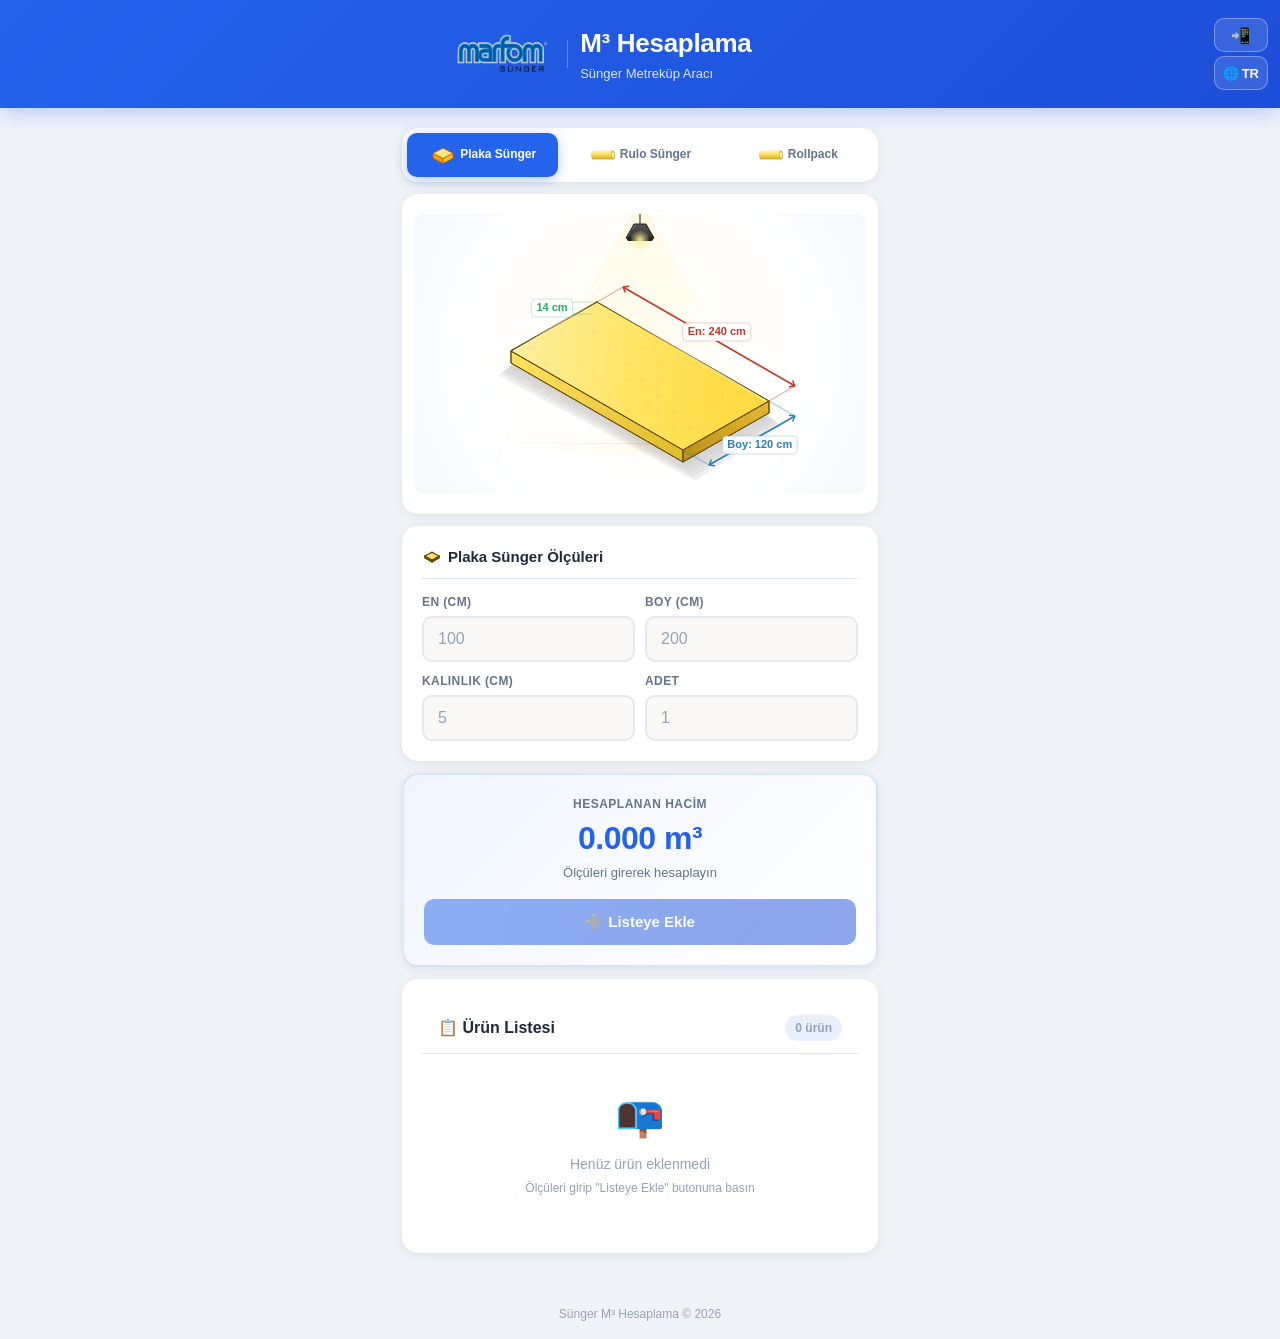
==== commit 71a66b1e: "Hata düzeltmeleri: rollpack adet, konteyner renk göstergesi, Arnavutça dil desteği, mobil buton düze" ====
--- a/index.html
+++ b/index.html
@@ -47,6 +47,7 @@
                     <button class="lang-option" data-lang="en">🇬🇧 English</button>
                     <button class="lang-option" data-lang="de">🇩🇪 Deutsch</button>
                     <button class="lang-option" data-lang="es">🇪🇸 Español</button>
+                    <button class="lang-option" data-lang="sq">🇦🇱 Shqip</button>
                 </div>
             </div>
         </div>
@@ -428,7 +429,14 @@
                         </div>
                     </div>
                 </div>
-
+                <!-- Yatay Dizilim Toggle -->
+                <div class="rollpack-orient-row">
+                    <button class="btn-orient-toggle" id="btn-rollpack-yatay" title="Rollpack'leri sadece yatay diz">
+                        <span class="orient-icon">↔</span>
+                        <span class="orient-label">Rollpack Yatay Dizilim</span>
+                        <span class="orient-badge" id="orient-badge">Kapalı</span>
+                    </button>
+                </div>
                 <!-- Hesapla Butonu -->
                 <button class="btn btn-primary" id="btn-calc-container" style="margin:12px 0;">
                     📐 Hesapla & Görselleştir
--- a/style.css
+++ b/style.css
@@ -164,7 +164,8 @@
     transform: translateY(-8px) scale(0.95);
     transition: all 0.2s ease;
     z-index: 1000;
-    min-width: 140px;
+    min-width: 150px;
+    max-width: calc(100vw - 20px);
 }
 
 .lang-dropdown.show {
@@ -305,11 +306,11 @@
 .tab {
     flex: 1;
     min-width: 0;
-    padding: 10px 4px;
+    padding: 8px 4px;
     border: none;
     background: transparent;
     border-radius: var(--radius-sm);
-    font-size: 13px;
+    font-size: 12px;
     font-weight: 600;
     color: var(--text-light);
     cursor: pointer;
@@ -319,10 +320,12 @@
     display: flex;
     align-items: center;
     justify-content: center;
-    gap: 4px;
+    gap: 3px;
     overflow: hidden;
-    text-overflow: ellipsis;
-    white-space: nowrap;
+    text-align: center;
+    word-break: break-word;
+    white-space: normal;
+    line-height: 1.2;
 }
 
 .tab-icon {
@@ -858,10 +861,17 @@
 .list-actions {
     display: flex;
     gap: 8px;
+    flex-wrap: wrap;
 }
 
 .list-actions .btn {
-    flex: 1;
+    flex: 1 1 80px;
+    min-width: 0;
+    padding: 10px 10px;
+    font-size: 12px;
+    white-space: nowrap;
+    overflow: hidden;
+    text-overflow: ellipsis;
 }
 
 /* === Type Totals (Plaka/Rulo Ayrı) === */
@@ -1440,6 +1450,55 @@
     touch-action: none;
 }
 
+.rollpack-orient-row {
+    margin: 8px 0 4px;
+}
+.btn-orient-toggle {
+    display: flex;
+    align-items: center;
+    gap: 8px;
+    background: #f1f5f9;
+    border: 2px solid #cbd5e1;
+    border-radius: 10px;
+    padding: 8px 16px;
+    font-size: 13px;
+    color: #475569;
+    cursor: pointer;
+    width: 100%;
+    transition: all 0.2s;
+    font-weight: 500;
+}
+.btn-orient-toggle:hover {
+    background: #e2e8f0;
+    border-color: #94a3b8;
+}
+.btn-orient-toggle.active {
+    background: #eff6ff;
+    border-color: #2563eb;
+    color: #1d4ed8;
+}
+.btn-orient-toggle .orient-icon {
+    font-size: 18px;
+    line-height: 1;
+}
+.btn-orient-toggle .orient-label {
+    flex: 1;
+    text-align: left;
+}
+.btn-orient-toggle .orient-badge {
+    font-size: 11px;
+    font-weight: 700;
+    padding: 2px 8px;
+    border-radius: 20px;
+    background: #e2e8f0;
+    color: #64748b;
+    transition: all 0.2s;
+}
+.btn-orient-toggle.active .orient-badge {
+    background: #2563eb;
+    color: #fff;
+}
+
 .btn-reset-rotate {
     background: #f1f5f9;
     border: 1px solid #cbd5e1;
@@ -1455,6 +1514,45 @@
 }
 .btn-reset-rotate:active {
     background: #cbd5e1;
+}
+
+/* Renk Göstergesi (Konteyner Raporu) */
+.report-color-legend {
+    background: #f8fafc;
+    border: 1.5px solid #e2e8f0;
+    border-radius: 10px;
+    padding: 10px 14px;
+    margin-bottom: 12px;
+}
+.legend-title {
+    font-size: 12px;
+    font-weight: 700;
+    color: #64748b;
+    text-transform: uppercase;
+    letter-spacing: 0.05em;
+    margin-bottom: 8px;
+}
+.legend-items {
+    display: flex;
+    flex-direction: column;
+    gap: 5px;
+}
+.legend-row {
+    display: flex;
+    align-items: center;
+    gap: 8px;
+}
+.legend-dot {
+    width: 16px;
+    height: 16px;
+    border-radius: 4px;
+    flex-shrink: 0;
+}
+.legend-text {
+    font-size: 12px;
+    color: #334155;
+    line-height: 1.3;
+    word-break: break-word;
 }
 
 /* Rapor */
